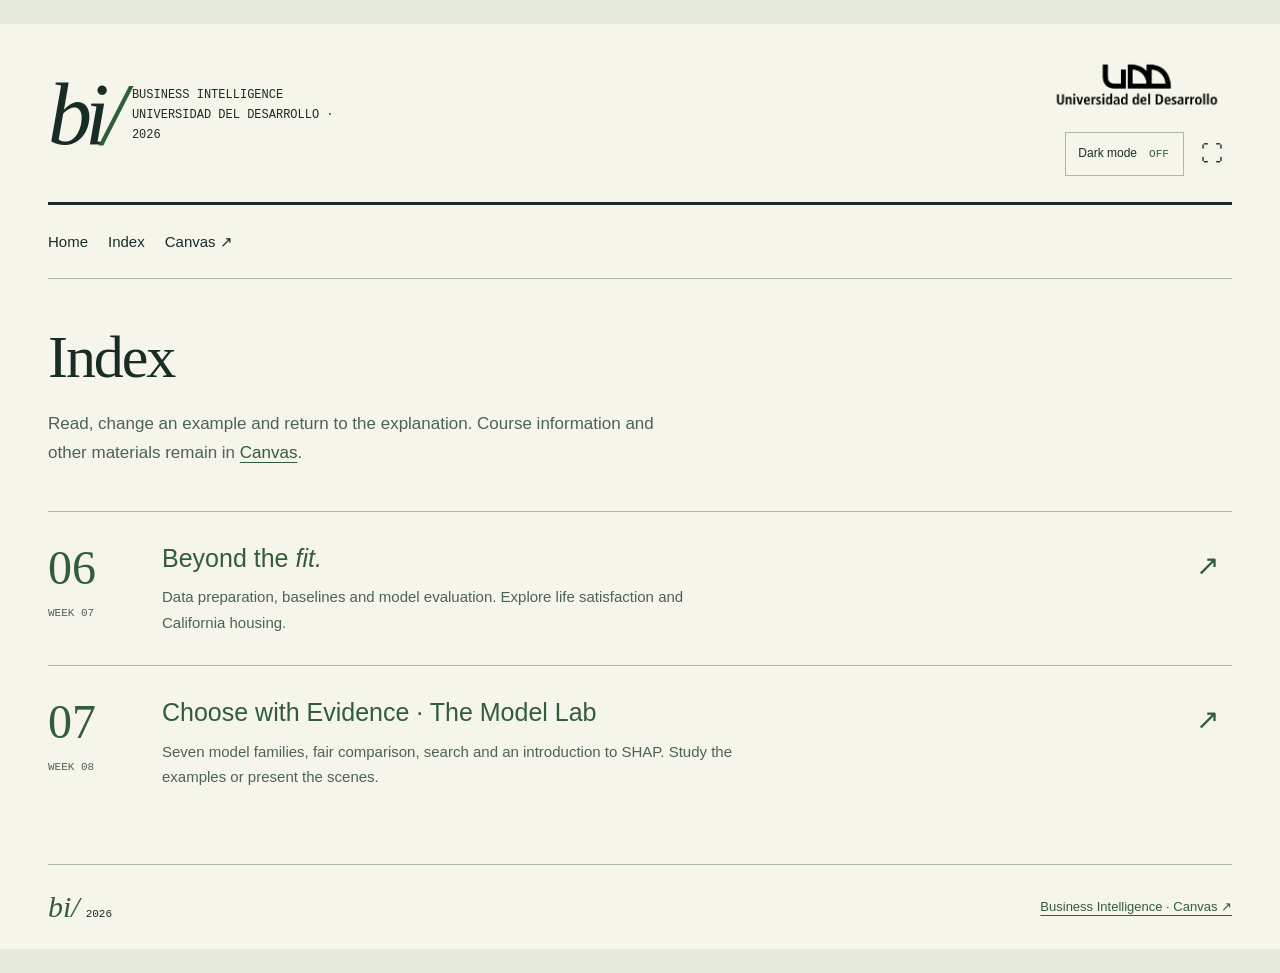
==== clases.html @ e3c80694 "Publish BI home and two interactive ML lessons" ====
<!doctype html><html lang="en"><head><meta charset="utf-8"><meta name="viewport" content="width=device-width,initial-scale=1"><title>Index · BI 2026</title><meta name="description" content="Interactive Business Intelligence classes. Canvas remains the official course hub."><script src="assets/theme.js"></script><link rel="stylesheet" href="assets/site.css"></head><body class="portal" data-page="index"><a class="skip-link" href="#content">Skip to content</a><div class="publication"><header class="site-masthead"><a class="site-wordmark" href="index.html" aria-label="Business Intelligence Home">bi<span>/</span></a><p class="site-course">BUSINESS INTELLIGENCE<br>UNIVERSIDAD DEL DESARROLLO · 2026</p><div class="site-institution"><span class="site-logo-pair"><img class="site-logo logo-dark" src="assets/UDD-blanco.png" alt="Universidad del Desarrollo"><img class="site-logo logo-light" src="assets/UDD-negro.png" alt="Universidad del Desarrollo"></span><div class="site-display-tools"><button type="button" class="theme-switch" role="switch" aria-checked="false" aria-label="Dark mode" data-theme-toggle hidden><span>Dark mode</span><span data-theme-state>OFF</span></button><button type="button" class="site-fullscreen" data-fullscreen-toggle aria-label="Toggle full screen">⛶</button></div></div></header><nav class="site-navigation site-links" aria-label="Course navigation"><a href="index.html">Home</a><span aria-current="page">Index</span><a href="https://udd.instructure.com/courses/77752/modules">Canvas ↗</a></nav><main id="content"><section class="catalog-heading"><h1>Index</h1><p>Read, change an example and return to the explanation. Course information and other materials remain in <a href="https://udd.instructure.com/courses/77752/modules">Canvas</a>.</p></section><ol class="class-list"><li><span class="class-number">06<small>WEEK 07</small></span><div><h2><a href="classes/beyond-the-fit/index.html">Beyond the <em>fit.</em></a></h2><p>Data preparation, baselines and model evaluation. Explore life satisfaction and California housing.</p></div><span class="row-arrow" aria-hidden="true">↗</span></li><li><span class="class-number">07<small>WEEK 08</small></span><div><h2><a href="classes/model-catalog/index.html">Choose with Evidence · The Model Lab</a></h2><p>Seven model families, fair comparison, search and an introduction to SHAP. Study the examples or present the scenes.</p></div><span class="row-arrow" aria-hidden="true">↗</span></li></ol></main><footer class="site-footer"><span><span class="footer-mark">bi/</span><small>2026</small></span><a href="https://udd.instructure.com/courses/77752/modules">Business Intelligence · Canvas ↗</a></footer></div></body></html>
---- assets/site.css ----
/* BI palette, with VIZ's continuous editorial layout. Local font fallbacks. */
:root,:root[data-theme=dark]{--bg:#101717;--edge:#0b1110;--panel:#192323;--panel2:#1d2928;--ink:#f0f1e8;--muted:#b1c1bb;--line:#3b514b;--mint:#b8ecb2;--cyan:#70d6dc;--amber:#f4be73;--pink:#e59aad;--selected:#b8ecb2;--selected-ink:#101717;--serif:Georgia,'Times New Roman',serif;--plot-mint:#b8ecb2;--plot-cyan:#70d6dc;--plot-amber:#f4be73;--plot-pink:#e59aad}
:root[data-theme=light]{--bg:#f5f5ec;--edge:#e5e9de;--panel:#e9eee3;--panel2:#e1e8dc;--ink:#182c26;--muted:#4c6258;--line:#a8b9ab;--mint:#315d3b;--cyan:#086776;--amber:#855000;--pink:#9d3659;--selected:#315d3b;--selected-ink:#fffef6;--plot-mint:#315d3b;--plot-cyan:#086776;--plot-amber:#855000;--plot-pink:#9d3659}
*{box-sizing:border-box}[hidden]{display:none!important}html{scroll-padding-top:100px}body.portal{margin:0;background:var(--edge);color:var(--ink);font:17px/1.7 Arial,Helvetica,sans-serif}a{color:var(--mint);text-underline-offset:4px}button,input,select{font:inherit}button{cursor:pointer}a:focus-visible,button:focus-visible,summary:focus-visible,input:focus-visible,select:focus-visible{outline:3px solid var(--amber);outline-offset:4px}.publication{max-width:1280px;margin:24px auto;background:var(--bg);padding:0 48px}.site-masthead{display:flex;align-items:center;gap:12px;padding:28px 0 24px;border-bottom:3px solid var(--ink)}.site-wordmark{font:italic 88px/.85 var(--serif);letter-spacing:-7px;text-decoration:none;color:var(--ink)}.site-wordmark span{color:var(--mint)}.site-course{font:12px/1.7 Consolas,monospace;max-width:230px;margin:0}.site-institution{margin-left:auto;display:grid;justify-items:end;gap:12px}.site-logo{width:190px;max-height:65px;object-fit:contain;background:transparent;padding:0}.theme-switch{display:flex;align-items:center;gap:10px;min-height:44px;border:1px solid var(--line);border-radius:0;background:transparent;color:var(--ink);padding:8px 12px;font-size:12px}.theme-switch [data-theme-state]{font:11px Consolas,monospace;color:var(--mint);min-width:24px}.theme-switch:hover{border-color:var(--mint)}.site-navigation{display:flex;align-items:center;gap:22px;flex-wrap:wrap;min-height:74px;padding:12px 0;border-bottom:1px solid var(--line);background:var(--bg);position:sticky;top:0;z-index:10}.site-links{display:flex;align-items:center;gap:20px;font:15px Arial,sans-serif}.site-links a{text-decoration:none;color:var(--ink)}.site-links a:hover{color:var(--mint)}.site-navigation>.theme-switch{margin-left:auto}.site-footer{display:flex;justify-content:space-between;align-items:center;gap:20px;padding:25px 0;border-top:1px solid var(--line);font-size:13px}.site-footer .footer-mark{font:italic 30px var(--serif);color:var(--mint)}.site-footer small{font:11px Consolas,monospace;margin-left:6px}.skip-link{position:absolute;left:20px;top:-90px;z-index:50;padding:12px;background:var(--bg)}.skip-link:focus{top:8px}.cover-spread{display:grid;grid-template-columns:1.62fr 1fr;gap:40px;padding:32px 0 38px;align-items:center}.cover-story h1{font:400 43px/1.1 var(--serif);letter-spacing:-.035em;margin:0 0 24px}.cover-story em{color:var(--mint)}.cover-story p{max-width:34ch;margin:0 0 18px}.cover-story .canvas-note{font-size:14px;color:var(--muted);margin-top:26px}.index-action{display:flex;align-items:center;justify-content:space-between;width:100%;border-top:1px solid var(--line);border-bottom:1px solid var(--line);padding:14px 0;margin-top:22px;text-decoration:none;font-size:15px;min-height:52px}.index-action span:last-child{font-size:26px}.index-action:hover{border-color:var(--mint)}.anscombe-cover{margin:0;padding:26px 28px 24px;min-width:0;background:radial-gradient(ellipse 48% 45% at 48% 48%,#526c4938,transparent),radial-gradient(ellipse 35% 38% at 61% 57%,#70d6dc12,transparent)}.anscombe-heading,.anscombe-cover figcaption{display:flex;justify-content:space-between;gap:12px;font:12px/1.5 Consolas,monospace;color:var(--muted)}.anscombe-cover svg{width:100%;display:block}.anscombe-cover svg text{fill:var(--muted);font:12px Consolas,monospace}.anscombe-cover .axes{stroke:var(--line);fill:none}.anscombe-cover .points{fill:var(--amber);stroke:var(--ink);stroke-width:1.2}.anscombe-cover .fit{stroke:var(--mint);stroke-width:2;stroke-dasharray:7 5}.anscombe-cover figcaption a{font-size:10px}.home-figure-controls{display:flex;gap:8px;margin:12px 0 20px}.home-figure-controls button{background:none;color:var(--muted);border:1px solid var(--line);min-height:36px;padding:5px 12px;font:12px Consolas,monospace}.home-figure-controls button[aria-pressed=true]{color:var(--bg);background:var(--mint)}.catalog-heading{padding:46px 0 26px}.catalog-heading h1{font:400 60px/1.08 var(--serif);letter-spacing:-.035em;margin:0 0 20px}.catalog-heading p{color:var(--muted);max-width:65ch}.class-list{list-style:none;padding:0;margin:0 0 44px}.class-list li{display:grid;grid-template-columns:90px 1fr 36px;gap:24px;border-top:1px solid var(--line);padding:30px 0;align-items:start}.class-number{font:48px/1.1 var(--serif);color:var(--mint)}.class-number small{display:block;font:11px/1.5 Consolas,monospace;color:var(--muted);margin-top:10px}.class-list h2{font:25px/1.3 Arial,sans-serif;margin:0 0 10px}.class-list h2 a{text-decoration:none}.class-list p{font-size:15px;color:var(--muted);margin:0;max-width:70ch}.class-list .row-arrow{font-size:28px;color:var(--mint)}
@media(min-width:1450px){.publication{margin-top:40px;margin-bottom:40px}}@media(max-width:1000px){.publication{margin:16px auto;padding:0 32px}.cover-spread{grid-template-columns:1.4fr 1fr;gap:28px}.cover-story h1{font-size:35px}.anscombe-cover{padding:24px 20px}}
@media(max-width:650px){.publication{margin:0;padding:0 20px}.site-masthead{flex-wrap:wrap;padding:22px 0;gap:10px}.site-wordmark{font-size:70px;letter-spacing:-4px}.site-course{font-size:11px;max-width:145px}.site-institution{width:100%;display:flex;justify-content:space-between;align-items:center;margin:12px 0 0}.site-logo{width:135px}.site-navigation{gap:12px}.site-links{font-size:13px;gap:14px}.cover-spread{grid-template-columns:1fr;gap:28px}.cover-story h1{font-size:36px}.cover-story p{max-width:none}.anscombe-cover{padding:16px 0}.anscombe-heading,.anscombe-cover figcaption{font-size:10px}.cover-story{padding-bottom:10px}.catalog-heading h1{font-size:42px}.class-list li{grid-template-columns:45px 1fr 20px;gap:15px}.class-number{font-size:34px}.class-list h2{font-size:22px}.class-list p{font-size:15px}.site-footer{align-items:start;font-size:11px}.site-navigation>.theme-switch{margin-left:0}}
@media(prefers-reduced-motion:reduce){*{scroll-behavior:auto!important;animation:none!important;transition:none!important}}

.anscombe-cover [data-anscombe-set]:not([hidden]){animation:plot-reveal .65s ease}@keyframes plot-reveal{from{opacity:0}to{opacity:1}}
@media(prefers-reduced-motion:reduce){.anscombe-cover [data-anscombe-set]{animation:none}}

.site-logo-pair{display:block}.site-logo{display:block}.logo-light{display:none}:root[data-theme=light] .logo-dark{display:none}:root[data-theme=light] .logo-light{display:block}

/* Institutional mark stays at the upper right on every page. */
.site-masthead .site-institution{flex-shrink:0}.site-masthead .site-logo-pair{line-height:0}
@media(max-width:760px){body .site-masthead{display:grid;grid-template-columns:auto minmax(0,1fr) auto;gap:12px;align-items:center}body .site-masthead .site-institution{display:grid;justify-items:end;width:auto;margin:0;gap:10px}body .site-masthead .site-logo{width:clamp(85px,23vw,135px);max-height:50px}body .site-masthead .site-course{min-width:0;font-size:10px;overflow-wrap:anywhere}body .site-masthead .site-wordmark{font-size:60px}body .site-masthead .theme-switch{font-size:10px;padding:6px;gap:5px}}

.site-display-tools{display:flex;align-items:center;gap:8px}.site-fullscreen{display:grid;place-items:center;min-width:40px;min-height:44px;padding:6px;border:0;background:transparent;color:var(--ink);font-size:22px}.site-fullscreen:hover{color:var(--mint)}
@media(max-width:420px){body .site-masthead .site-display-tools{gap:2px}body .site-masthead .site-fullscreen{min-width:30px}}
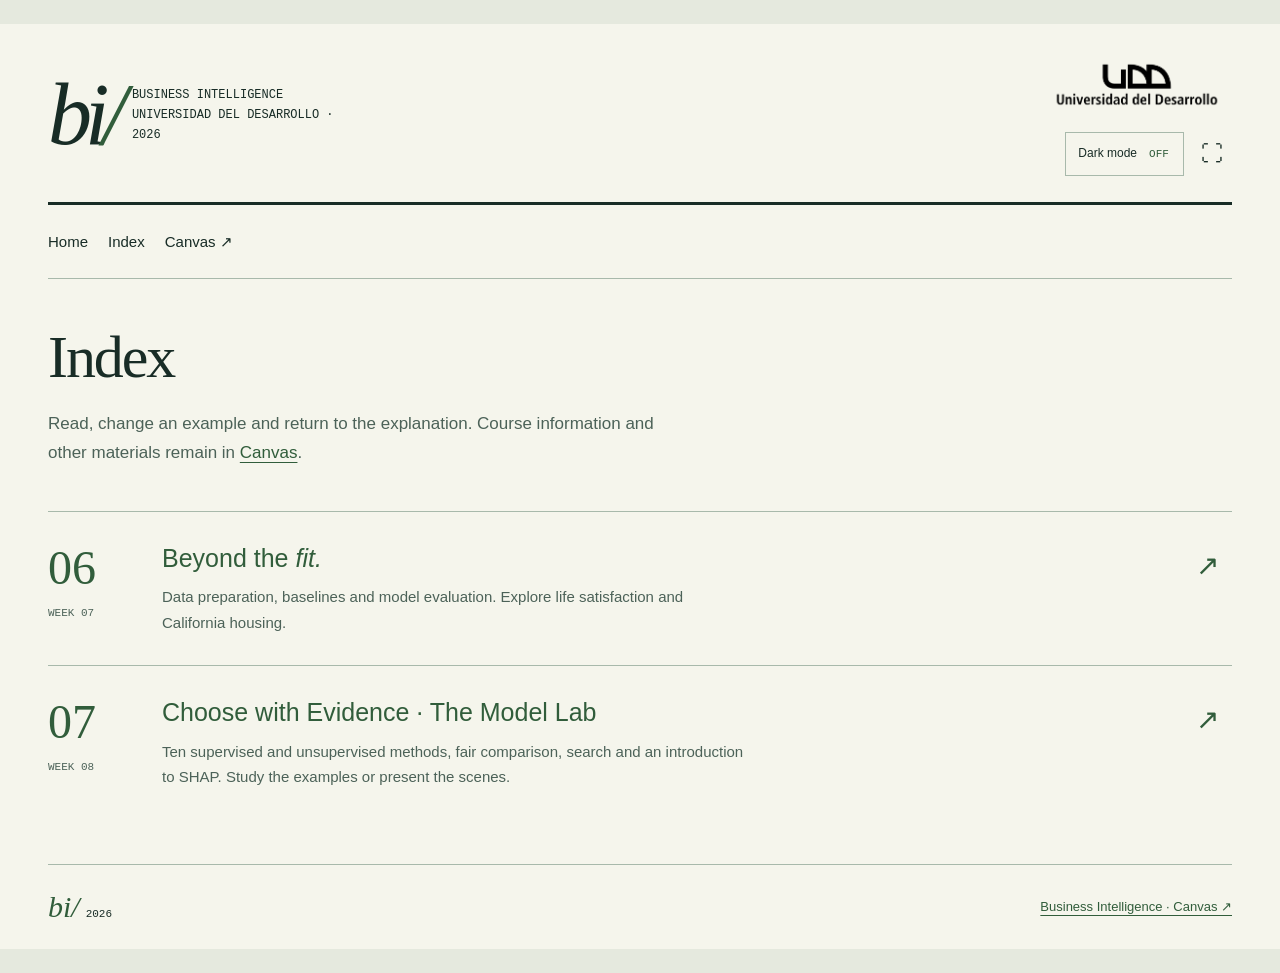
==== commit 889dfcd2: "Connect concept recap and add three unsupervised walkthroughs" ====
--- a/clases.html
+++ b/clases.html
@@ -1 +1 @@
-<!doctype html><html lang="en"><head><meta charset="utf-8"><meta name="viewport" content="width=device-width,initial-scale=1"><title>Index · BI 2026</title><meta name="description" content="Interactive Business Intelligence classes. Canvas remains the official course hub."><script src="assets/theme.js"></script><link rel="stylesheet" href="assets/site.css"></head><body class="portal" data-page="index"><a class="skip-link" href="#content">Skip to content</a><div class="publication"><header class="site-masthead"><a class="site-wordmark" href="index.html" aria-label="Business Intelligence Home">bi<span>/</span></a><p class="site-course">BUSINESS INTELLIGENCE<br>UNIVERSIDAD DEL DESARROLLO · 2026</p><div class="site-institution"><span class="site-logo-pair"><img class="site-logo logo-dark" src="assets/UDD-blanco.png" alt="Universidad del Desarrollo"><img class="site-logo logo-light" src="assets/UDD-negro.png" alt="Universidad del Desarrollo"></span><div class="site-display-tools"><button type="button" class="theme-switch" role="switch" aria-checked="false" aria-label="Dark mode" data-theme-toggle hidden><span>Dark mode</span><span data-theme-state>OFF</span></button><button type="button" class="site-fullscreen" data-fullscreen-toggle aria-label="Toggle full screen">⛶</button></div></div></header><nav class="site-navigation site-links" aria-label="Course navigation"><a href="index.html">Home</a><span aria-current="page">Index</span><a href="https://udd.instructure.com/courses/77752/modules">Canvas ↗</a></nav><main id="content"><section class="catalog-heading"><h1>Index</h1><p>Read, change an example and return to the explanation. Course information and other materials remain in <a href="https://udd.instructure.com/courses/77752/modules">Canvas</a>.</p></section><ol class="class-list"><li><span class="class-number">06<small>WEEK 07</small></span><div><h2><a href="classes/beyond-the-fit/index.html">Beyond the <em>fit.</em></a></h2><p>Data preparation, baselines and model evaluation. Explore life satisfaction and California housing.</p></div><span class="row-arrow" aria-hidden="true">↗</span></li><li><span class="class-number">07<small>WEEK 08</small></span><div><h2><a href="classes/model-catalog/index.html">Choose with Evidence · The Model Lab</a></h2><p>Seven model families, fair comparison, search and an introduction to SHAP. Study the examples or present the scenes.</p></div><span class="row-arrow" aria-hidden="true">↗</span></li></ol></main><footer class="site-footer"><span><span class="footer-mark">bi/</span><small>2026</small></span><a href="https://udd.instructure.com/courses/77752/modules">Business Intelligence · Canvas ↗</a></footer></div></body></html>+<!doctype html><html lang="en"><head><meta charset="utf-8"><meta name="viewport" content="width=device-width,initial-scale=1"><title>Index · BI 2026</title><meta name="description" content="Interactive Business Intelligence classes. Canvas remains the official course hub."><script src="assets/theme.js"></script><link rel="stylesheet" href="assets/site.css"></head><body class="portal" data-page="index"><a class="skip-link" href="#content">Skip to content</a><div class="publication"><header class="site-masthead"><a class="site-wordmark" href="index.html" aria-label="Business Intelligence Home">bi<span>/</span></a><p class="site-course">BUSINESS INTELLIGENCE<br>UNIVERSIDAD DEL DESARROLLO · 2026</p><div class="site-institution"><span class="site-logo-pair"><img class="site-logo logo-dark" src="assets/UDD-blanco.png" alt="Universidad del Desarrollo"><img class="site-logo logo-light" src="assets/UDD-negro.png" alt="Universidad del Desarrollo"></span><div class="site-display-tools"><button type="button" class="theme-switch" role="switch" aria-checked="false" aria-label="Dark mode" data-theme-toggle hidden><span>Dark mode</span><span data-theme-state>OFF</span></button><button type="button" class="site-fullscreen" data-fullscreen-toggle aria-label="Toggle full screen">⛶</button></div></div></header><nav class="site-navigation site-links" aria-label="Course navigation"><a href="index.html">Home</a><span aria-current="page">Index</span><a href="https://udd.instructure.com/courses/77752/modules">Canvas ↗</a></nav><main id="content"><section class="catalog-heading"><h1>Index</h1><p>Read, change an example and return to the explanation. Course information and other materials remain in <a href="https://udd.instructure.com/courses/77752/modules">Canvas</a>.</p></section><ol class="class-list"><li><span class="class-number">06<small>WEEK 07</small></span><div><h2><a href="classes/beyond-the-fit/index.html">Beyond the <em>fit.</em></a></h2><p>Data preparation, baselines and model evaluation. Explore life satisfaction and California housing.</p></div><span class="row-arrow" aria-hidden="true">↗</span></li><li><span class="class-number">07<small>WEEK 08</small></span><div><h2><a href="classes/model-catalog/index.html">Choose with Evidence · The Model Lab</a></h2><p>Ten supervised and unsupervised methods, fair comparison, search and an introduction to SHAP. Study the examples or present the scenes.</p></div><span class="row-arrow" aria-hidden="true">↗</span></li></ol></main><footer class="site-footer"><span><span class="footer-mark">bi/</span><small>2026</small></span><a href="https://udd.instructure.com/courses/77752/modules">Business Intelligence · Canvas ↗</a></footer></div></body></html>
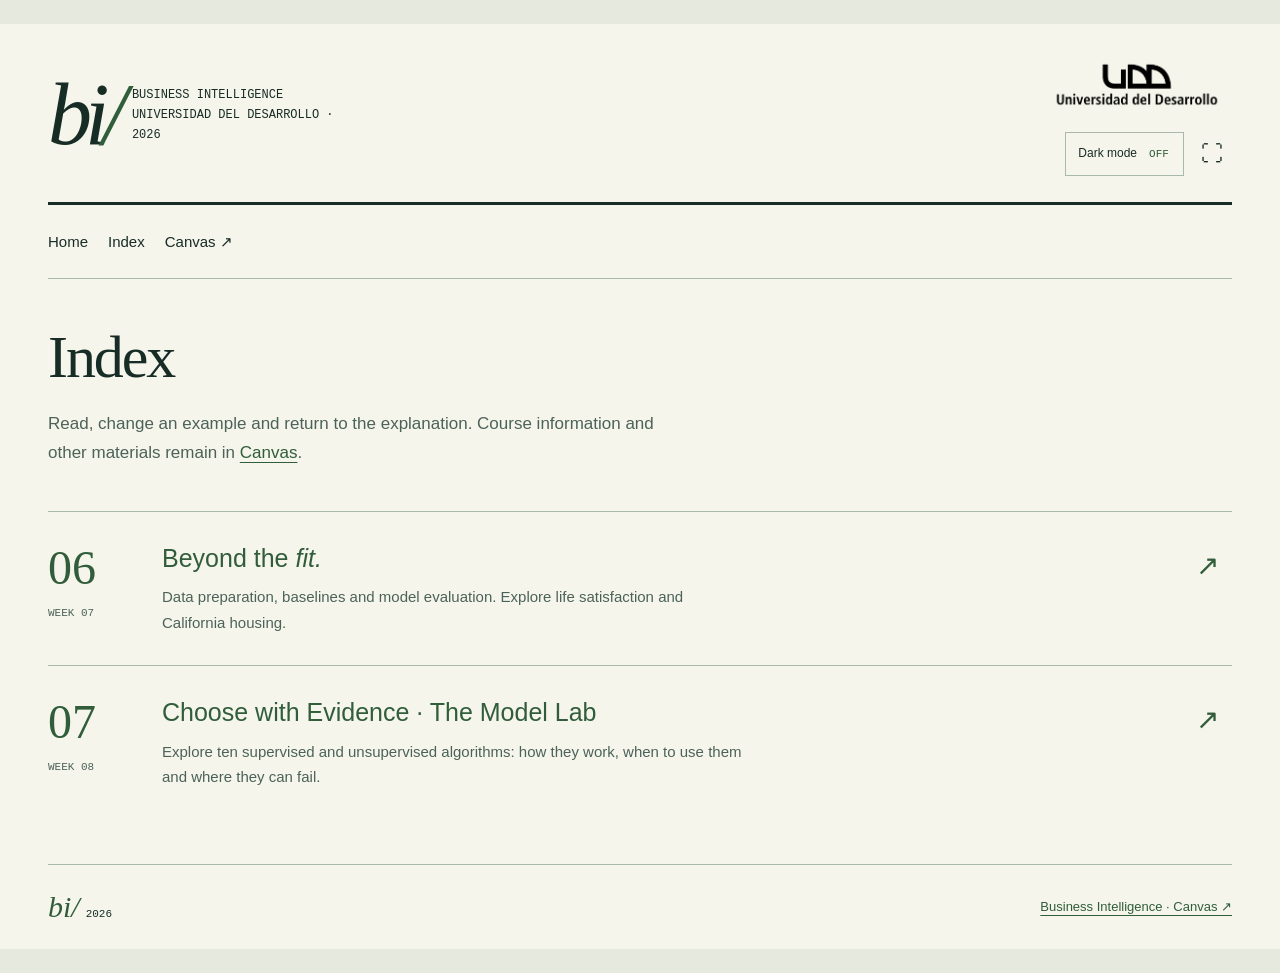
==== commit f6bb7a68: "Publish streamlined model catalogue and consistent lesson controls" ====
--- a/clases.html
+++ b/clases.html
@@ -1 +1 @@
-<!doctype html><html lang="en"><head><meta charset="utf-8"><meta name="viewport" content="width=device-width,initial-scale=1"><title>Index · BI 2026</title><meta name="description" content="Interactive Business Intelligence classes. Canvas remains the official course hub."><script src="assets/theme.js"></script><link rel="stylesheet" href="assets/site.css"></head><body class="portal" data-page="index"><a class="skip-link" href="#content">Skip to content</a><div class="publication"><header class="site-masthead"><a class="site-wordmark" href="index.html" aria-label="Business Intelligence Home">bi<span>/</span></a><p class="site-course">BUSINESS INTELLIGENCE<br>UNIVERSIDAD DEL DESARROLLO · 2026</p><div class="site-institution"><span class="site-logo-pair"><img class="site-logo logo-dark" src="assets/UDD-blanco.png" alt="Universidad del Desarrollo"><img class="site-logo logo-light" src="assets/UDD-negro.png" alt="Universidad del Desarrollo"></span><div class="site-display-tools"><button type="button" class="theme-switch" role="switch" aria-checked="false" aria-label="Dark mode" data-theme-toggle hidden><span>Dark mode</span><span data-theme-state>OFF</span></button><button type="button" class="site-fullscreen" data-fullscreen-toggle aria-label="Toggle full screen">⛶</button></div></div></header><nav class="site-navigation site-links" aria-label="Course navigation"><a href="index.html">Home</a><span aria-current="page">Index</span><a href="https://udd.instructure.com/courses/77752/modules">Canvas ↗</a></nav><main id="content"><section class="catalog-heading"><h1>Index</h1><p>Read, change an example and return to the explanation. Course information and other materials remain in <a href="https://udd.instructure.com/courses/77752/modules">Canvas</a>.</p></section><ol class="class-list"><li><span class="class-number">06<small>WEEK 07</small></span><div><h2><a href="classes/beyond-the-fit/index.html">Beyond the <em>fit.</em></a></h2><p>Data preparation, baselines and model evaluation. Explore life satisfaction and California housing.</p></div><span class="row-arrow" aria-hidden="true">↗</span></li><li><span class="class-number">07<small>WEEK 08</small></span><div><h2><a href="classes/model-catalog/index.html">Choose with Evidence · The Model Lab</a></h2><p>Ten supervised and unsupervised methods, fair comparison, search and an introduction to SHAP. Study the examples or present the scenes.</p></div><span class="row-arrow" aria-hidden="true">↗</span></li></ol></main><footer class="site-footer"><span><span class="footer-mark">bi/</span><small>2026</small></span><a href="https://udd.instructure.com/courses/77752/modules">Business Intelligence · Canvas ↗</a></footer></div></body></html>+<!doctype html><html lang="en"><head><meta charset="utf-8"><meta name="viewport" content="width=device-width,initial-scale=1"><title>Index · BI 2026</title><meta name="description" content="Interactive Business Intelligence classes. Canvas remains the official course hub."><script src="assets/theme.js"></script><link rel="stylesheet" href="assets/site.css"></head><body class="portal" data-page="index"><a class="skip-link" href="#content">Skip to content</a><div class="publication"><header class="site-masthead"><a class="site-wordmark" href="index.html" aria-label="Business Intelligence Home">bi<span>/</span></a><p class="site-course">BUSINESS INTELLIGENCE<br>UNIVERSIDAD DEL DESARROLLO · 2026</p><div class="site-institution"><span class="site-logo-pair"><img class="site-logo logo-dark" src="assets/UDD-blanco.png" alt="Universidad del Desarrollo"><img class="site-logo logo-light" src="assets/UDD-negro.png" alt="Universidad del Desarrollo"></span><div class="site-display-tools"><button type="button" class="theme-switch" role="switch" aria-checked="false" aria-label="Dark mode" data-theme-toggle hidden><span>Dark mode</span><span data-theme-state>OFF</span></button><button type="button" class="site-fullscreen" data-fullscreen-toggle aria-label="Toggle full screen">⛶</button></div></div></header><nav class="site-navigation site-links" aria-label="Course navigation"><a href="index.html">Home</a><span aria-current="page">Index</span><a href="https://udd.instructure.com/courses/77752/modules">Canvas ↗</a></nav><main id="content"><section class="catalog-heading"><h1>Index</h1><p>Read, change an example and return to the explanation. Course information and other materials remain in <a href="https://udd.instructure.com/courses/77752/modules">Canvas</a>.</p></section><ol class="class-list"><li><span class="class-number">06<small>WEEK 07</small></span><div><h2><a href="classes/beyond-the-fit/index.html">Beyond the <em>fit.</em></a></h2><p>Data preparation, baselines and model evaluation. Explore life satisfaction and California housing.</p></div><span class="row-arrow" aria-hidden="true">↗</span></li><li><span class="class-number">07<small>WEEK 08</small></span><div><h2><a href="classes/model-catalog/index.html">Choose with Evidence · The Model Lab</a></h2><p>Explore ten supervised and unsupervised algorithms: how they work, when to use them and where they can fail.</p></div><span class="row-arrow" aria-hidden="true">↗</span></li></ol></main><footer class="site-footer"><span><span class="footer-mark">bi/</span><small>2026</small></span><a href="https://udd.instructure.com/courses/77752/modules">Business Intelligence · Canvas ↗</a></footer></div></body></html>
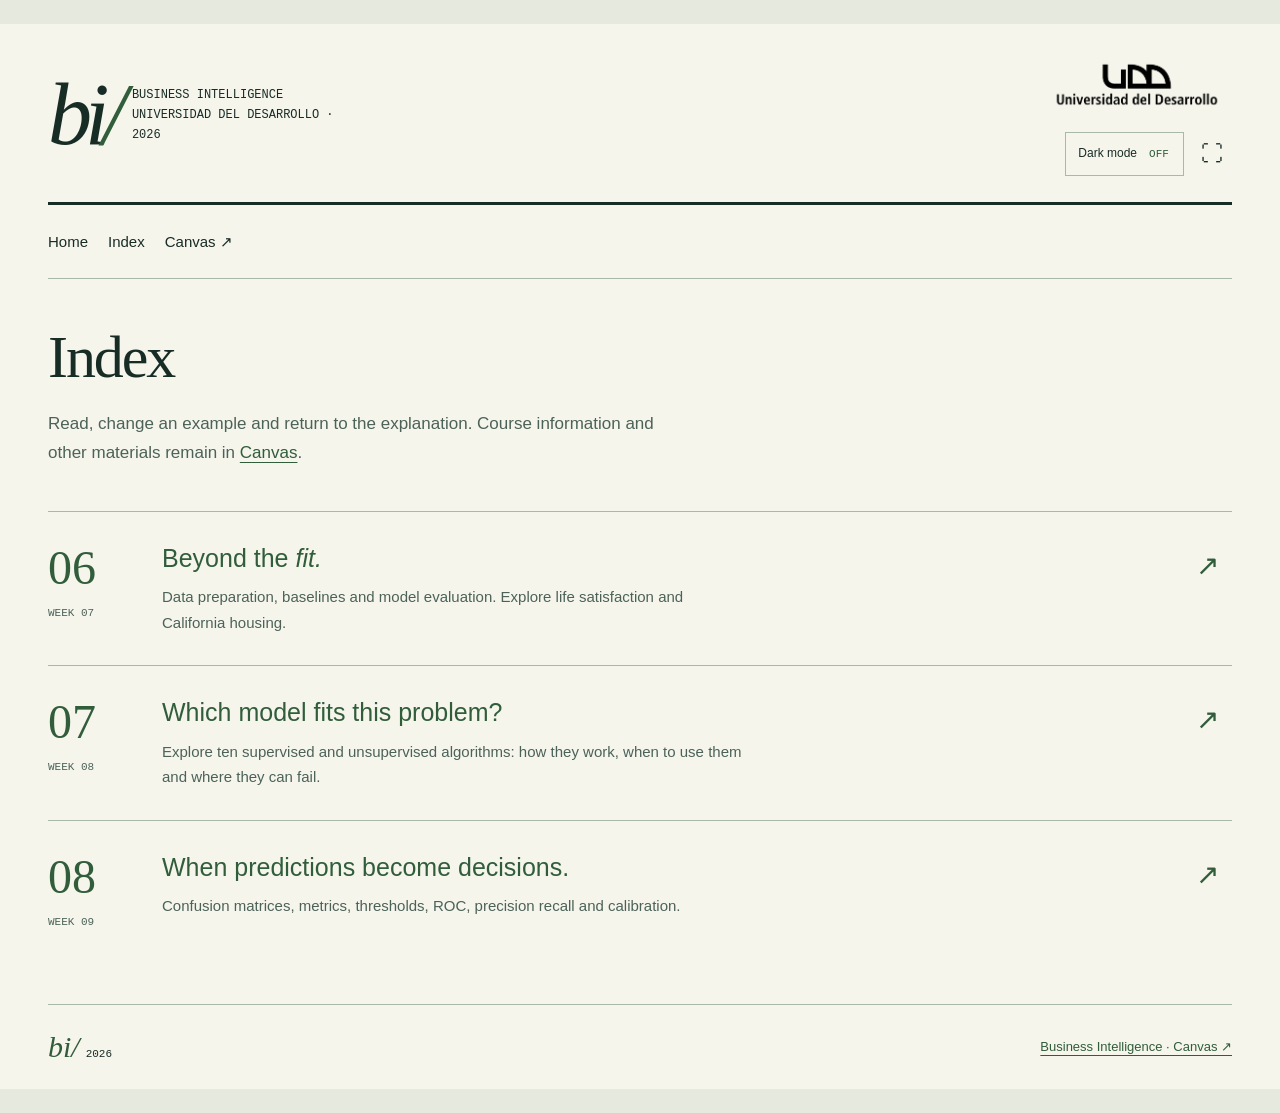
==== commit 74aa09d4: "Publish reviewed classification evaluation lesson and update class index" ====
--- a/clases.html
+++ b/clases.html
@@ -1 +1 @@
-<!doctype html><html lang="en"><head><meta charset="utf-8"><meta name="viewport" content="width=device-width,initial-scale=1"><title>Index · BI 2026</title><meta name="description" content="Interactive Business Intelligence classes. Canvas remains the official course hub."><script src="assets/theme.js"></script><link rel="stylesheet" href="assets/site.css"></head><body class="portal" data-page="index"><a class="skip-link" href="#content">Skip to content</a><div class="publication"><header class="site-masthead"><a class="site-wordmark" href="index.html" aria-label="Business Intelligence Home">bi<span>/</span></a><p class="site-course">BUSINESS INTELLIGENCE<br>UNIVERSIDAD DEL DESARROLLO · 2026</p><div class="site-institution"><span class="site-logo-pair"><img class="site-logo logo-dark" src="assets/UDD-blanco.png" alt="Universidad del Desarrollo"><img class="site-logo logo-light" src="assets/UDD-negro.png" alt="Universidad del Desarrollo"></span><div class="site-display-tools"><button type="button" class="theme-switch" role="switch" aria-checked="false" aria-label="Dark mode" data-theme-toggle hidden><span>Dark mode</span><span data-theme-state>OFF</span></button><button type="button" class="site-fullscreen" data-fullscreen-toggle aria-label="Toggle full screen">⛶</button></div></div></header><nav class="site-navigation site-links" aria-label="Course navigation"><a href="index.html">Home</a><span aria-current="page">Index</span><a href="https://udd.instructure.com/courses/77752/modules">Canvas ↗</a></nav><main id="content"><section class="catalog-heading"><h1>Index</h1><p>Read, change an example and return to the explanation. Course information and other materials remain in <a href="https://udd.instructure.com/courses/77752/modules">Canvas</a>.</p></section><ol class="class-list"><li><span class="class-number">06<small>WEEK 07</small></span><div><h2><a href="classes/beyond-the-fit/index.html">Beyond the <em>fit.</em></a></h2><p>Data preparation, baselines and model evaluation. Explore life satisfaction and California housing.</p></div><span class="row-arrow" aria-hidden="true">↗</span></li><li><span class="class-number">07<small>WEEK 08</small></span><div><h2><a href="classes/model-catalog/index.html">Choose with Evidence · The Model Lab</a></h2><p>Explore ten supervised and unsupervised algorithms: how they work, when to use them and where they can fail.</p></div><span class="row-arrow" aria-hidden="true">↗</span></li></ol></main><footer class="site-footer"><span><span class="footer-mark">bi/</span><small>2026</small></span><a href="https://udd.instructure.com/courses/77752/modules">Business Intelligence · Canvas ↗</a></footer></div></body></html>+<!doctype html><html lang="en"><head><meta charset="utf-8"><meta name="viewport" content="width=device-width,initial-scale=1"><title>Index · BI 2026</title><meta name="description" content="Interactive Business Intelligence classes. Canvas remains the official course hub."><script src="assets/theme.js"></script><link rel="stylesheet" href="assets/site.css"></head><body class="portal" data-page="index"><a class="skip-link" href="#content">Skip to content</a><div class="publication"><header class="site-masthead"><a class="site-wordmark" href="index.html" aria-label="Business Intelligence Home">bi<span>/</span></a><p class="site-course">BUSINESS INTELLIGENCE<br>UNIVERSIDAD DEL DESARROLLO · 2026</p><div class="site-institution"><span class="site-logo-pair"><img class="site-logo logo-dark" src="assets/UDD-blanco.png" alt="Universidad del Desarrollo"><img class="site-logo logo-light" src="assets/UDD-negro.png" alt="Universidad del Desarrollo"></span><div class="site-display-tools"><button type="button" class="theme-switch" role="switch" aria-checked="false" aria-label="Dark mode" data-theme-toggle hidden><span>Dark mode</span><span data-theme-state>OFF</span></button><button type="button" class="site-fullscreen" data-fullscreen-toggle aria-label="Toggle full screen">⛶</button></div></div></header><nav class="site-navigation site-links" aria-label="Course navigation"><a href="index.html">Home</a><span aria-current="page">Index</span><a href="https://udd.instructure.com/courses/77752/modules">Canvas ↗</a></nav><main id="content"><section class="catalog-heading"><h1>Index</h1><p>Read, change an example and return to the explanation. Course information and other materials remain in <a href="https://udd.instructure.com/courses/77752/modules">Canvas</a>.</p></section><ol class="class-list"><li><span class="class-number">06<small>WEEK 07</small></span><div><h2><a href="classes/beyond-the-fit/index.html">Beyond the <em>fit.</em></a></h2><p>Data preparation, baselines and model evaluation. Explore life satisfaction and California housing.</p></div><span class="row-arrow" aria-hidden="true">↗</span></li><li><span class="class-number">07<small>WEEK 08</small></span><div><h2><a href="classes/model-catalog/index.html">Which model fits this problem?</a></h2><p>Explore ten supervised and unsupervised algorithms: how they work, when to use them and where they can fail.</p></div><span class="row-arrow" aria-hidden="true">↗</span></li><li><span class="class-number">08<small>WEEK 09</small></span><div><h2><a href="classes/beyond-accuracy/index.html">When predictions become decisions.</a></h2><p>Confusion matrices, metrics, thresholds, ROC, precision recall and calibration.</p></div><span class="row-arrow" aria-hidden="true">↗</span></li></ol></main><footer class="site-footer"><span><span class="footer-mark">bi/</span><small>2026</small></span><a href="https://udd.instructure.com/courses/77752/modules">Business Intelligence · Canvas ↗</a></footer></div></body></html>
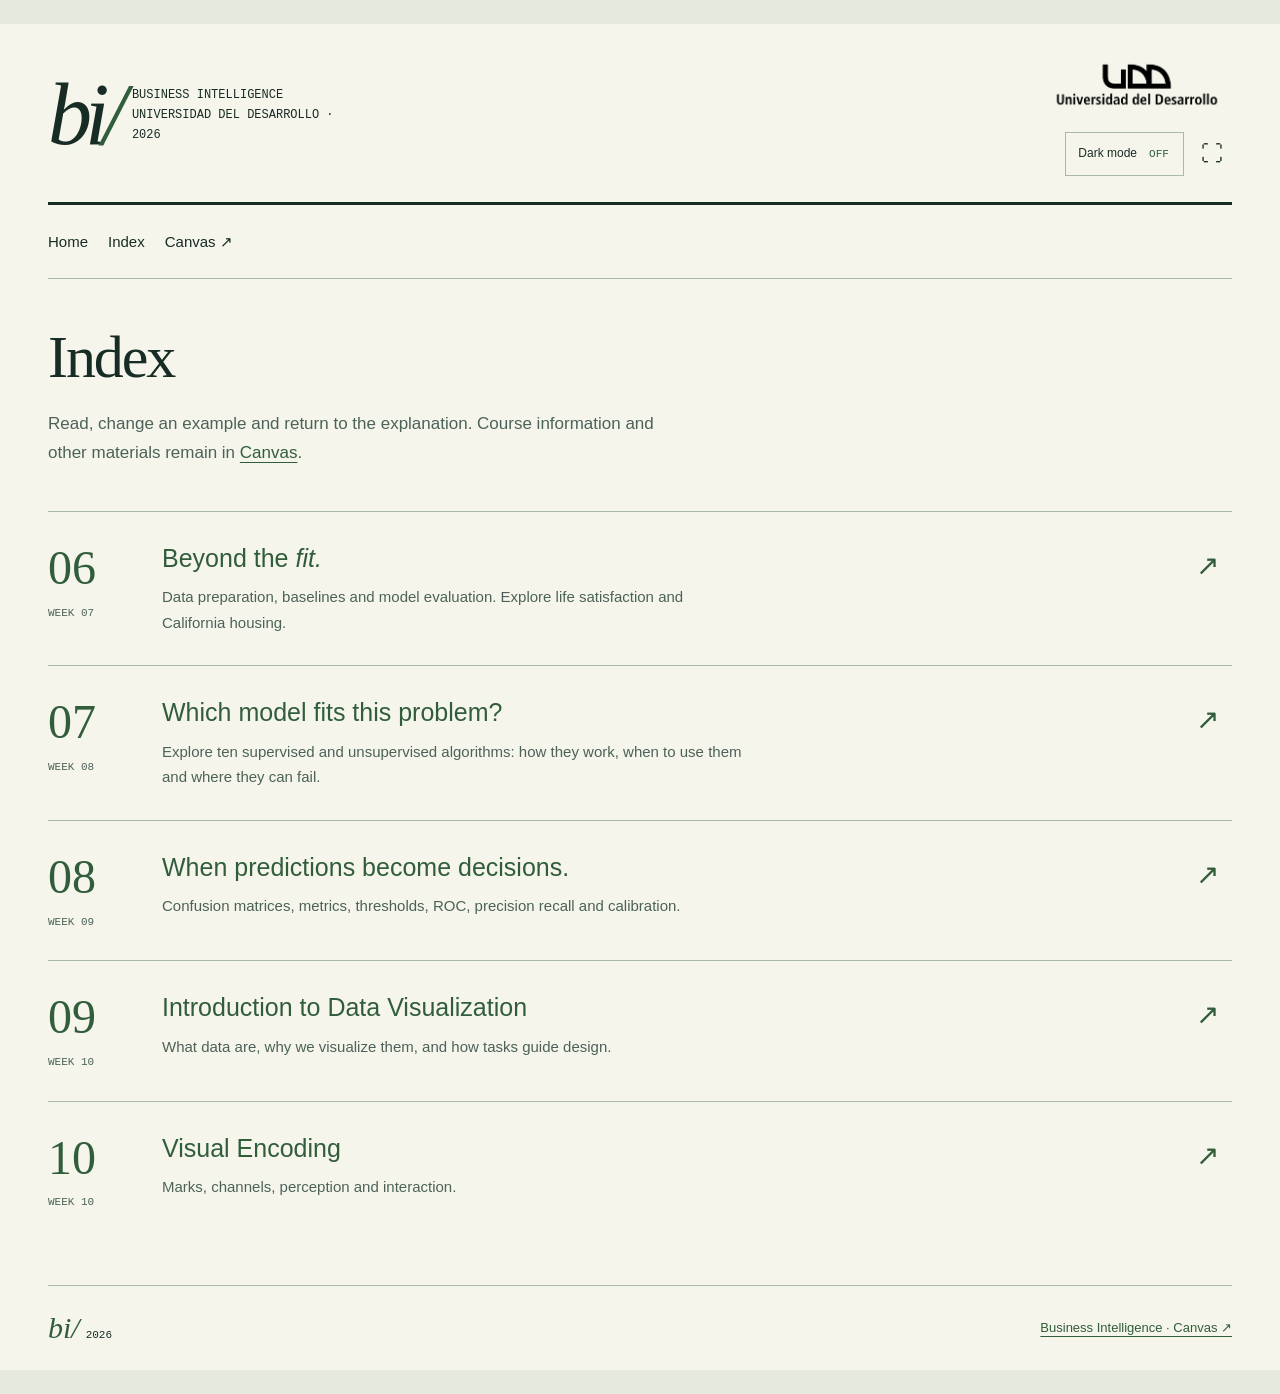
==== commit 081b2e0c: "Publish BI classes 09 and 10 with semantic chart colours" ====
--- a/clases.html
+++ b/clases.html
@@ -1 +1 @@
-<!doctype html><html lang="en"><head><meta charset="utf-8"><meta name="viewport" content="width=device-width,initial-scale=1"><title>Index · BI 2026</title><meta name="description" content="Interactive Business Intelligence classes. Canvas remains the official course hub."><script src="assets/theme.js"></script><link rel="stylesheet" href="assets/site.css"></head><body class="portal" data-page="index"><a class="skip-link" href="#content">Skip to content</a><div class="publication"><header class="site-masthead"><a class="site-wordmark" href="index.html" aria-label="Business Intelligence Home">bi<span>/</span></a><p class="site-course">BUSINESS INTELLIGENCE<br>UNIVERSIDAD DEL DESARROLLO · 2026</p><div class="site-institution"><span class="site-logo-pair"><img class="site-logo logo-dark" src="assets/UDD-blanco.png" alt="Universidad del Desarrollo"><img class="site-logo logo-light" src="assets/UDD-negro.png" alt="Universidad del Desarrollo"></span><div class="site-display-tools"><button type="button" class="theme-switch" role="switch" aria-checked="false" aria-label="Dark mode" data-theme-toggle hidden><span>Dark mode</span><span data-theme-state>OFF</span></button><button type="button" class="site-fullscreen" data-fullscreen-toggle aria-label="Toggle full screen">⛶</button></div></div></header><nav class="site-navigation site-links" aria-label="Course navigation"><a href="index.html">Home</a><span aria-current="page">Index</span><a href="https://udd.instructure.com/courses/77752/modules">Canvas ↗</a></nav><main id="content"><section class="catalog-heading"><h1>Index</h1><p>Read, change an example and return to the explanation. Course information and other materials remain in <a href="https://udd.instructure.com/courses/77752/modules">Canvas</a>.</p></section><ol class="class-list"><li><span class="class-number">06<small>WEEK 07</small></span><div><h2><a href="classes/beyond-the-fit/index.html">Beyond the <em>fit.</em></a></h2><p>Data preparation, baselines and model evaluation. Explore life satisfaction and California housing.</p></div><span class="row-arrow" aria-hidden="true">↗</span></li><li><span class="class-number">07<small>WEEK 08</small></span><div><h2><a href="classes/model-catalog/index.html">Which model fits this problem?</a></h2><p>Explore ten supervised and unsupervised algorithms: how they work, when to use them and where they can fail.</p></div><span class="row-arrow" aria-hidden="true">↗</span></li><li><span class="class-number">08<small>WEEK 09</small></span><div><h2><a href="classes/beyond-accuracy/index.html">When predictions become decisions.</a></h2><p>Confusion matrices, metrics, thresholds, ROC, precision recall and calibration.</p></div><span class="row-arrow" aria-hidden="true">↗</span></li></ol></main><footer class="site-footer"><span><span class="footer-mark">bi/</span><small>2026</small></span><a href="https://udd.instructure.com/courses/77752/modules">Business Intelligence · Canvas ↗</a></footer></div></body></html>+<!doctype html><html lang="en"><head><meta charset="utf-8"><meta name="viewport" content="width=device-width,initial-scale=1"><title>Index · BI 2026</title><meta name="description" content="Interactive Business Intelligence classes. Canvas remains the official course hub."><script src="assets/theme.js"></script><link rel="stylesheet" href="assets/site.css"></head><body class="portal" data-page="index"><a class="skip-link" href="#content">Skip to content</a><div class="publication"><header class="site-masthead"><a class="site-wordmark" href="index.html" aria-label="Business Intelligence Home">bi<span>/</span></a><p class="site-course">BUSINESS INTELLIGENCE<br>UNIVERSIDAD DEL DESARROLLO · 2026</p><div class="site-institution"><span class="site-logo-pair"><img class="site-logo logo-dark" src="assets/UDD-blanco.png" alt="Universidad del Desarrollo"><img class="site-logo logo-light" src="assets/UDD-negro.png" alt="Universidad del Desarrollo"></span><div class="site-display-tools"><button type="button" class="theme-switch" role="switch" aria-checked="false" aria-label="Dark mode" data-theme-toggle hidden><span>Dark mode</span><span data-theme-state>OFF</span></button><button type="button" class="site-fullscreen" data-fullscreen-toggle aria-label="Toggle full screen">⛶</button></div></div></header><nav class="site-navigation site-links" aria-label="Course navigation"><a href="index.html">Home</a><span aria-current="page">Index</span><a href="https://udd.instructure.com/courses/77752/modules">Canvas ↗</a></nav><main id="content"><section class="catalog-heading"><h1>Index</h1><p>Read, change an example and return to the explanation. Course information and other materials remain in <a href="https://udd.instructure.com/courses/77752/modules">Canvas</a>.</p></section><ol class="class-list"><li><span class="class-number">06<small>WEEK 07</small></span><div><h2><a href="classes/beyond-the-fit/index.html">Beyond the <em>fit.</em></a></h2><p>Data preparation, baselines and model evaluation. Explore life satisfaction and California housing.</p></div><span class="row-arrow" aria-hidden="true">↗</span></li><li><span class="class-number">07<small>WEEK 08</small></span><div><h2><a href="classes/model-catalog/index.html">Which model fits this problem?</a></h2><p>Explore ten supervised and unsupervised algorithms: how they work, when to use them and where they can fail.</p></div><span class="row-arrow" aria-hidden="true">↗</span></li><li><span class="class-number">08<small>WEEK 09</small></span><div><h2><a href="classes/beyond-accuracy/index.html">When predictions become decisions.</a></h2><p>Confusion matrices, metrics, thresholds, ROC, precision recall and calibration.</p></div><span class="row-arrow" aria-hidden="true">↗</span></li><li><span class="class-number">09<small>WEEK 10</small></span><div><h2><a href="classes/data-visualization/index.html">Introduction to Data Visualization</a></h2><p>What data are, why we visualize them, and how tasks guide design.</p></div><span class="row-arrow" aria-hidden="true">↗</span></li><li><span class="class-number">10<small>WEEK 10</small></span><div><h2><a href="classes/visual-encoding/index.html">Visual Encoding</a></h2><p>Marks, channels, perception and interaction.</p></div><span class="row-arrow" aria-hidden="true">↗</span></li></ol></main><footer class="site-footer"><span><span class="footer-mark">bi/</span><small>2026</small></span><a href="https://udd.instructure.com/courses/77752/modules">Business Intelligence · Canvas ↗</a></footer></div></body></html>
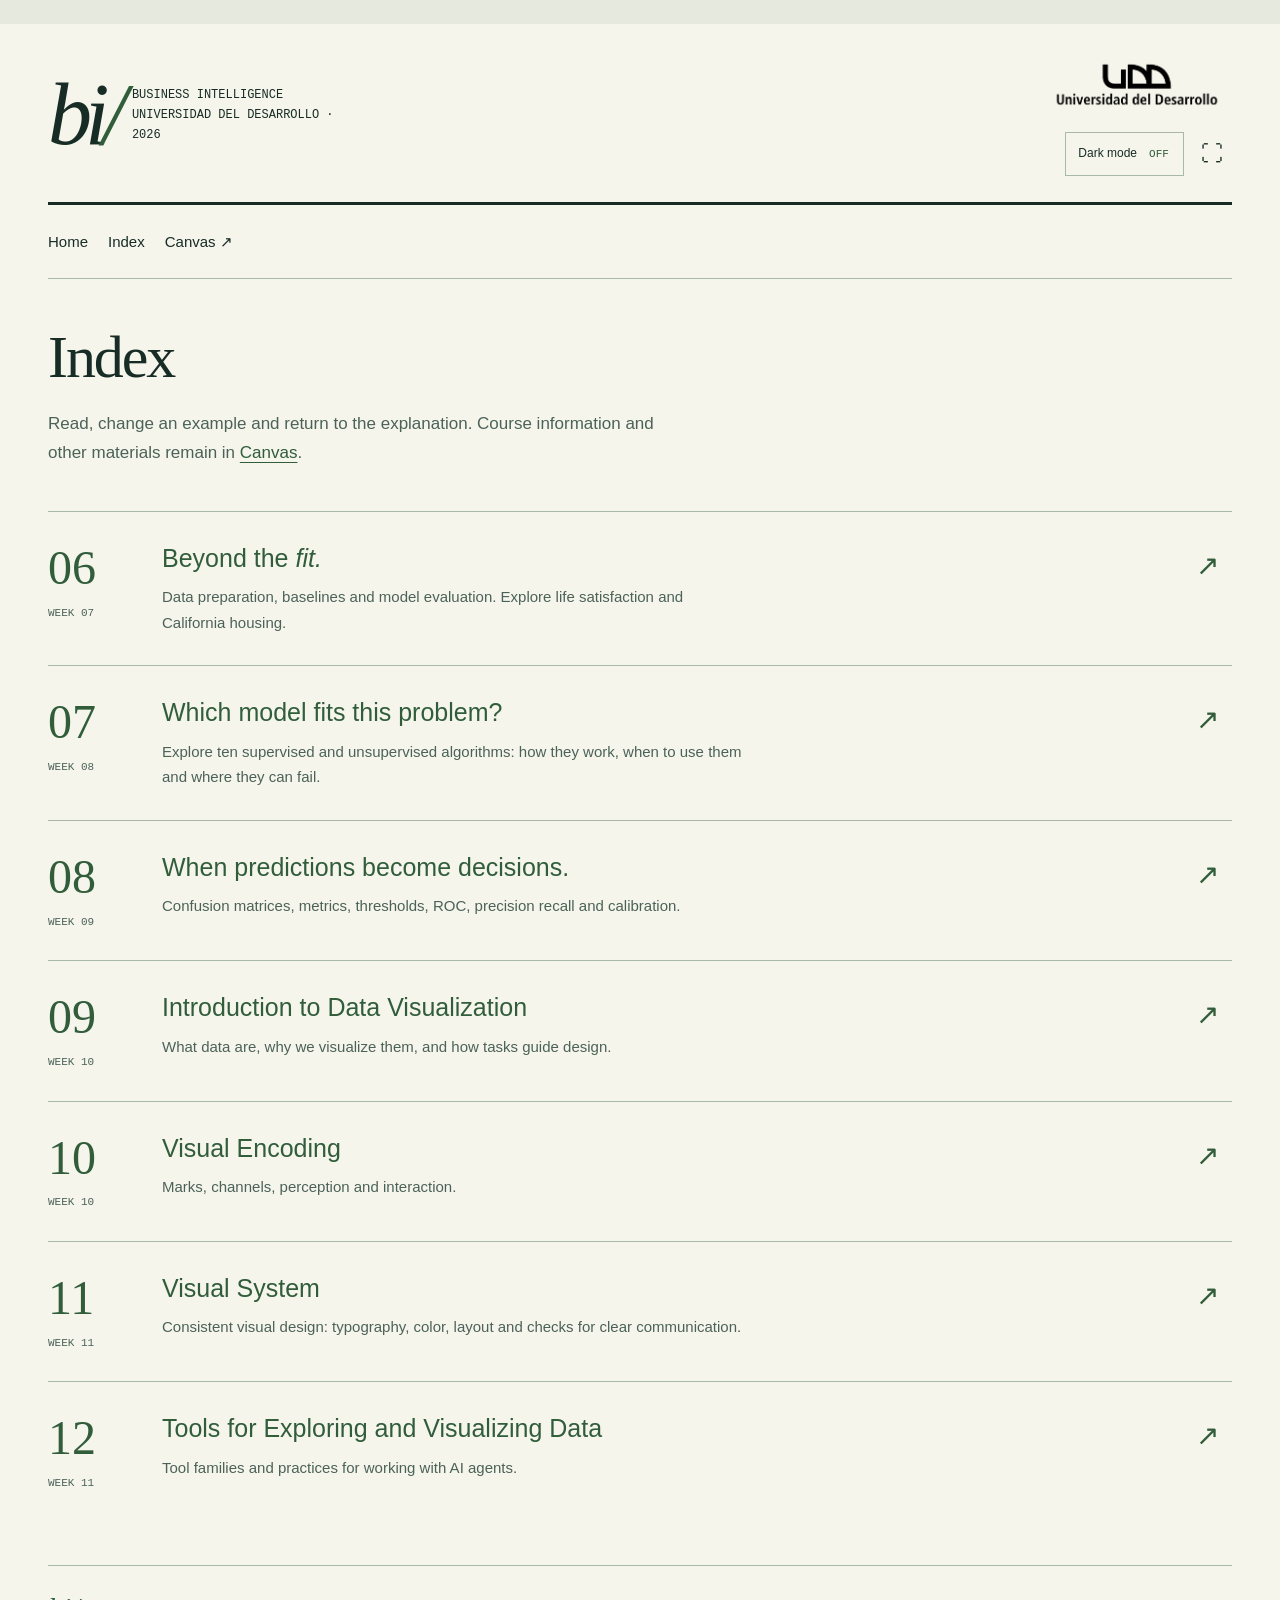
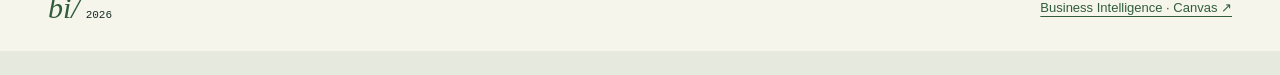
==== commit fe364a53: "Publish classes 11 and 12" ====
--- a/clases.html
+++ b/clases.html
@@ -1 +1 @@
-<!doctype html><html lang="en"><head><meta charset="utf-8"><meta name="viewport" content="width=device-width,initial-scale=1"><title>Index · BI 2026</title><meta name="description" content="Interactive Business Intelligence classes. Canvas remains the official course hub."><script src="assets/theme.js"></script><link rel="stylesheet" href="assets/site.css"></head><body class="portal" data-page="index"><a class="skip-link" href="#content">Skip to content</a><div class="publication"><header class="site-masthead"><a class="site-wordmark" href="index.html" aria-label="Business Intelligence Home">bi<span>/</span></a><p class="site-course">BUSINESS INTELLIGENCE<br>UNIVERSIDAD DEL DESARROLLO · 2026</p><div class="site-institution"><span class="site-logo-pair"><img class="site-logo logo-dark" src="assets/UDD-blanco.png" alt="Universidad del Desarrollo"><img class="site-logo logo-light" src="assets/UDD-negro.png" alt="Universidad del Desarrollo"></span><div class="site-display-tools"><button type="button" class="theme-switch" role="switch" aria-checked="false" aria-label="Dark mode" data-theme-toggle hidden><span>Dark mode</span><span data-theme-state>OFF</span></button><button type="button" class="site-fullscreen" data-fullscreen-toggle aria-label="Toggle full screen">⛶</button></div></div></header><nav class="site-navigation site-links" aria-label="Course navigation"><a href="index.html">Home</a><span aria-current="page">Index</span><a href="https://udd.instructure.com/courses/77752/modules">Canvas ↗</a></nav><main id="content"><section class="catalog-heading"><h1>Index</h1><p>Read, change an example and return to the explanation. Course information and other materials remain in <a href="https://udd.instructure.com/courses/77752/modules">Canvas</a>.</p></section><ol class="class-list"><li><span class="class-number">06<small>WEEK 07</small></span><div><h2><a href="classes/beyond-the-fit/index.html">Beyond the <em>fit.</em></a></h2><p>Data preparation, baselines and model evaluation. Explore life satisfaction and California housing.</p></div><span class="row-arrow" aria-hidden="true">↗</span></li><li><span class="class-number">07<small>WEEK 08</small></span><div><h2><a href="classes/model-catalog/index.html">Which model fits this problem?</a></h2><p>Explore ten supervised and unsupervised algorithms: how they work, when to use them and where they can fail.</p></div><span class="row-arrow" aria-hidden="true">↗</span></li><li><span class="class-number">08<small>WEEK 09</small></span><div><h2><a href="classes/beyond-accuracy/index.html">When predictions become decisions.</a></h2><p>Confusion matrices, metrics, thresholds, ROC, precision recall and calibration.</p></div><span class="row-arrow" aria-hidden="true">↗</span></li><li><span class="class-number">09<small>WEEK 10</small></span><div><h2><a href="classes/data-visualization/index.html">Introduction to Data Visualization</a></h2><p>What data are, why we visualize them, and how tasks guide design.</p></div><span class="row-arrow" aria-hidden="true">↗</span></li><li><span class="class-number">10<small>WEEK 10</small></span><div><h2><a href="classes/visual-encoding/index.html">Visual Encoding</a></h2><p>Marks, channels, perception and interaction.</p></div><span class="row-arrow" aria-hidden="true">↗</span></li></ol></main><footer class="site-footer"><span><span class="footer-mark">bi/</span><small>2026</small></span><a href="https://udd.instructure.com/courses/77752/modules">Business Intelligence · Canvas ↗</a></footer></div></body></html>+<!doctype html><html lang="en"><head><meta charset="utf-8"><meta name="viewport" content="width=device-width,initial-scale=1"><title>Index · BI 2026</title><meta name="description" content="Interactive Business Intelligence classes. Canvas remains the official course hub."><script src="assets/theme.js"></script><link rel="stylesheet" href="assets/site.css"></head><body class="portal" data-page="index"><a class="skip-link" href="#content">Skip to content</a><div class="publication"><header class="site-masthead"><a class="site-wordmark" href="index.html" aria-label="Business Intelligence Home">bi<span>/</span></a><p class="site-course">BUSINESS INTELLIGENCE<br>UNIVERSIDAD DEL DESARROLLO · 2026</p><div class="site-institution"><span class="site-logo-pair"><img class="site-logo logo-dark" src="assets/UDD-blanco.png" alt="Universidad del Desarrollo"><img class="site-logo logo-light" src="assets/UDD-negro.png" alt="Universidad del Desarrollo"></span><div class="site-display-tools"><button type="button" class="theme-switch" role="switch" aria-checked="false" aria-label="Dark mode" data-theme-toggle hidden><span>Dark mode</span><span data-theme-state>OFF</span></button><button type="button" class="site-fullscreen" data-fullscreen-toggle aria-label="Toggle full screen">⛶</button></div></div></header><nav class="site-navigation site-links" aria-label="Course navigation"><a href="index.html">Home</a><span aria-current="page">Index</span><a href="https://udd.instructure.com/courses/77752/modules">Canvas ↗</a></nav><main id="content"><section class="catalog-heading"><h1>Index</h1><p>Read, change an example and return to the explanation. Course information and other materials remain in <a href="https://udd.instructure.com/courses/77752/modules">Canvas</a>.</p></section><ol class="class-list"><li><span class="class-number">06<small>WEEK 07</small></span><div><h2><a href="classes/beyond-the-fit/index.html">Beyond the <em>fit.</em></a></h2><p>Data preparation, baselines and model evaluation. Explore life satisfaction and California housing.</p></div><span class="row-arrow" aria-hidden="true">↗</span></li><li><span class="class-number">07<small>WEEK 08</small></span><div><h2><a href="classes/model-catalog/index.html">Which model fits this problem?</a></h2><p>Explore ten supervised and unsupervised algorithms: how they work, when to use them and where they can fail.</p></div><span class="row-arrow" aria-hidden="true">↗</span></li><li><span class="class-number">08<small>WEEK 09</small></span><div><h2><a href="classes/beyond-accuracy/index.html">When predictions become decisions.</a></h2><p>Confusion matrices, metrics, thresholds, ROC, precision recall and calibration.</p></div><span class="row-arrow" aria-hidden="true">↗</span></li><li><span class="class-number">09<small>WEEK 10</small></span><div><h2><a href="classes/data-visualization/index.html">Introduction to Data Visualization</a></h2><p>What data are, why we visualize them, and how tasks guide design.</p></div><span class="row-arrow" aria-hidden="true">↗</span></li><li><span class="class-number">10<small>WEEK 10</small></span><div><h2><a href="classes/visual-encoding/index.html">Visual Encoding</a></h2><p>Marks, channels, perception and interaction.</p></div><span class="row-arrow" aria-hidden="true">↗</span></li><li><span class="class-number">11<small>WEEK 11</small></span><div><h2><a href="classes/visual-system/index.html">Visual System</a></h2><p>Consistent visual design: typography, color, layout and checks for clear communication.</p></div><span class="row-arrow" aria-hidden="true">↗</span></li><li><span class="class-number">12<small>WEEK 11</small></span><div><h2><a href="classes/visualization-tools/index.html">Tools for Exploring and Visualizing Data</a></h2><p>Tool families and practices for working with AI agents.</p></div><span class="row-arrow" aria-hidden="true">↗</span></li></ol></main><footer class="site-footer"><span><span class="footer-mark">bi/</span><small>2026</small></span><a href="https://udd.instructure.com/courses/77752/modules">Business Intelligence · Canvas ↗</a></footer></div></body></html>
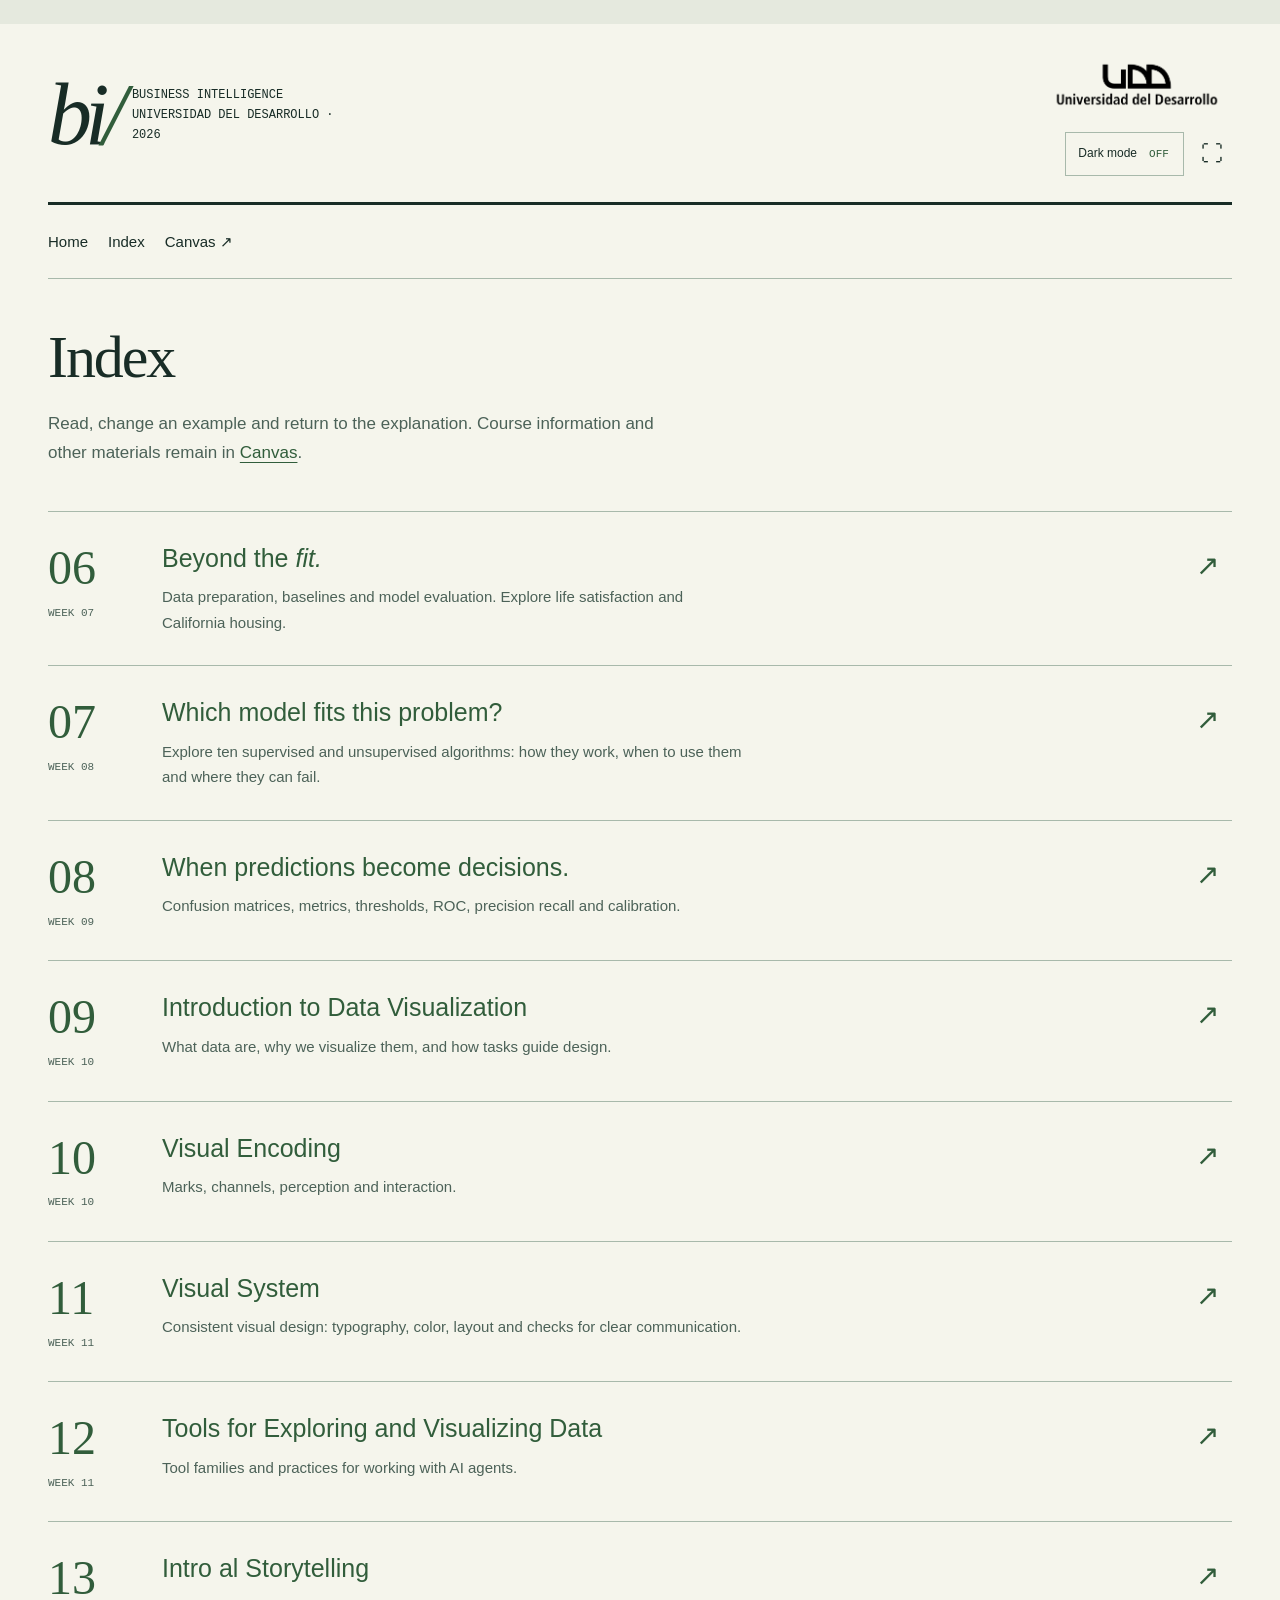
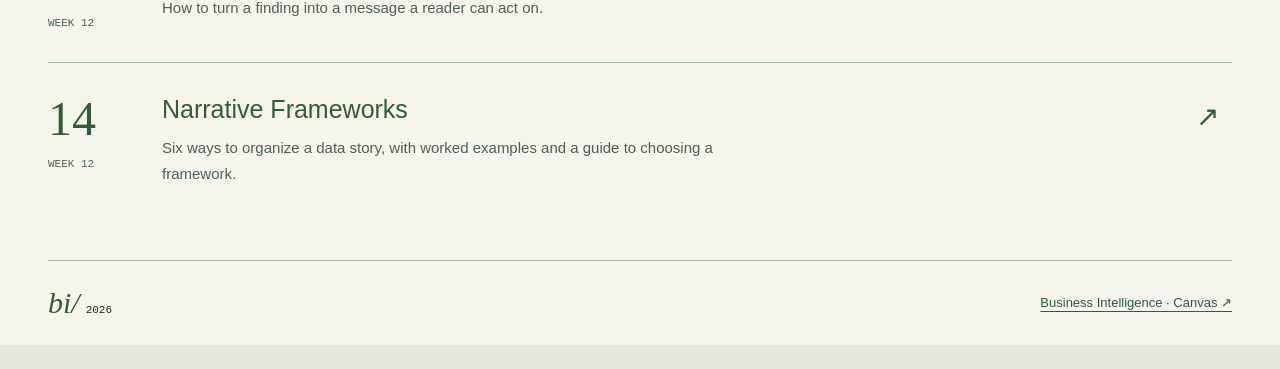
==== commit 6fb1bff9: "Add the introductory storytelling and narrative frameworks classes" ====
--- a/clases.html
+++ b/clases.html
@@ -1 +1 @@
-<!doctype html><html lang="en"><head><meta charset="utf-8"><meta name="viewport" content="width=device-width,initial-scale=1"><title>Index · BI 2026</title><meta name="description" content="Interactive Business Intelligence classes. Canvas remains the official course hub."><script src="assets/theme.js"></script><link rel="stylesheet" href="assets/site.css"></head><body class="portal" data-page="index"><a class="skip-link" href="#content">Skip to content</a><div class="publication"><header class="site-masthead"><a class="site-wordmark" href="index.html" aria-label="Business Intelligence Home">bi<span>/</span></a><p class="site-course">BUSINESS INTELLIGENCE<br>UNIVERSIDAD DEL DESARROLLO · 2026</p><div class="site-institution"><span class="site-logo-pair"><img class="site-logo logo-dark" src="assets/UDD-blanco.png" alt="Universidad del Desarrollo"><img class="site-logo logo-light" src="assets/UDD-negro.png" alt="Universidad del Desarrollo"></span><div class="site-display-tools"><button type="button" class="theme-switch" role="switch" aria-checked="false" aria-label="Dark mode" data-theme-toggle hidden><span>Dark mode</span><span data-theme-state>OFF</span></button><button type="button" class="site-fullscreen" data-fullscreen-toggle aria-label="Toggle full screen">⛶</button></div></div></header><nav class="site-navigation site-links" aria-label="Course navigation"><a href="index.html">Home</a><span aria-current="page">Index</span><a href="https://udd.instructure.com/courses/77752/modules">Canvas ↗</a></nav><main id="content"><section class="catalog-heading"><h1>Index</h1><p>Read, change an example and return to the explanation. Course information and other materials remain in <a href="https://udd.instructure.com/courses/77752/modules">Canvas</a>.</p></section><ol class="class-list"><li><span class="class-number">06<small>WEEK 07</small></span><div><h2><a href="classes/beyond-the-fit/index.html">Beyond the <em>fit.</em></a></h2><p>Data preparation, baselines and model evaluation. Explore life satisfaction and California housing.</p></div><span class="row-arrow" aria-hidden="true">↗</span></li><li><span class="class-number">07<small>WEEK 08</small></span><div><h2><a href="classes/model-catalog/index.html">Which model fits this problem?</a></h2><p>Explore ten supervised and unsupervised algorithms: how they work, when to use them and where they can fail.</p></div><span class="row-arrow" aria-hidden="true">↗</span></li><li><span class="class-number">08<small>WEEK 09</small></span><div><h2><a href="classes/beyond-accuracy/index.html">When predictions become decisions.</a></h2><p>Confusion matrices, metrics, thresholds, ROC, precision recall and calibration.</p></div><span class="row-arrow" aria-hidden="true">↗</span></li><li><span class="class-number">09<small>WEEK 10</small></span><div><h2><a href="classes/data-visualization/index.html">Introduction to Data Visualization</a></h2><p>What data are, why we visualize them, and how tasks guide design.</p></div><span class="row-arrow" aria-hidden="true">↗</span></li><li><span class="class-number">10<small>WEEK 10</small></span><div><h2><a href="classes/visual-encoding/index.html">Visual Encoding</a></h2><p>Marks, channels, perception and interaction.</p></div><span class="row-arrow" aria-hidden="true">↗</span></li><li><span class="class-number">11<small>WEEK 11</small></span><div><h2><a href="classes/visual-system/index.html">Visual System</a></h2><p>Consistent visual design: typography, color, layout and checks for clear communication.</p></div><span class="row-arrow" aria-hidden="true">↗</span></li><li><span class="class-number">12<small>WEEK 11</small></span><div><h2><a href="classes/visualization-tools/index.html">Tools for Exploring and Visualizing Data</a></h2><p>Tool families and practices for working with AI agents.</p></div><span class="row-arrow" aria-hidden="true">↗</span></li></ol></main><footer class="site-footer"><span><span class="footer-mark">bi/</span><small>2026</small></span><a href="https://udd.instructure.com/courses/77752/modules">Business Intelligence · Canvas ↗</a></footer></div></body></html>+<!doctype html><html lang="en"><head><meta charset="utf-8"><meta name="viewport" content="width=device-width,initial-scale=1"><title>Index · BI 2026</title><meta name="description" content="Interactive Business Intelligence classes. Canvas remains the official course hub."><script src="assets/theme.js"></script><link rel="stylesheet" href="assets/site.css"></head><body class="portal" data-page="index"><a class="skip-link" href="#content">Skip to content</a><div class="publication"><header class="site-masthead"><a class="site-wordmark" href="index.html" aria-label="Business Intelligence Home">bi<span>/</span></a><p class="site-course">BUSINESS INTELLIGENCE<br>UNIVERSIDAD DEL DESARROLLO · 2026</p><div class="site-institution"><span class="site-logo-pair"><img class="site-logo logo-dark" src="assets/UDD-blanco.png" alt="Universidad del Desarrollo"><img class="site-logo logo-light" src="assets/UDD-negro.png" alt="Universidad del Desarrollo"></span><div class="site-display-tools"><button type="button" class="theme-switch" role="switch" aria-checked="false" aria-label="Dark mode" data-theme-toggle hidden><span>Dark mode</span><span data-theme-state>OFF</span></button><button type="button" class="site-fullscreen" data-fullscreen-toggle aria-label="Toggle full screen">⛶</button></div></div></header><nav class="site-navigation site-links" aria-label="Course navigation"><a href="index.html">Home</a><span aria-current="page">Index</span><a href="https://udd.instructure.com/courses/77752/modules">Canvas ↗</a></nav><main id="content"><section class="catalog-heading"><h1>Index</h1><p>Read, change an example and return to the explanation. Course information and other materials remain in <a href="https://udd.instructure.com/courses/77752/modules">Canvas</a>.</p></section><ol class="class-list"><li><span class="class-number">06<small>WEEK 07</small></span><div><h2><a href="classes/beyond-the-fit/index.html">Beyond the <em>fit.</em></a></h2><p>Data preparation, baselines and model evaluation. Explore life satisfaction and California housing.</p></div><span class="row-arrow" aria-hidden="true">↗</span></li><li><span class="class-number">07<small>WEEK 08</small></span><div><h2><a href="classes/model-catalog/index.html">Which model fits this problem?</a></h2><p>Explore ten supervised and unsupervised algorithms: how they work, when to use them and where they can fail.</p></div><span class="row-arrow" aria-hidden="true">↗</span></li><li><span class="class-number">08<small>WEEK 09</small></span><div><h2><a href="classes/beyond-accuracy/index.html">When predictions become decisions.</a></h2><p>Confusion matrices, metrics, thresholds, ROC, precision recall and calibration.</p></div><span class="row-arrow" aria-hidden="true">↗</span></li><li><span class="class-number">09<small>WEEK 10</small></span><div><h2><a href="classes/data-visualization/index.html">Introduction to Data Visualization</a></h2><p>What data are, why we visualize them, and how tasks guide design.</p></div><span class="row-arrow" aria-hidden="true">↗</span></li><li><span class="class-number">10<small>WEEK 10</small></span><div><h2><a href="classes/visual-encoding/index.html">Visual Encoding</a></h2><p>Marks, channels, perception and interaction.</p></div><span class="row-arrow" aria-hidden="true">↗</span></li><li><span class="class-number">11<small>WEEK 11</small></span><div><h2><a href="classes/visual-system/index.html">Visual System</a></h2><p>Consistent visual design: typography, color, layout and checks for clear communication.</p></div><span class="row-arrow" aria-hidden="true">↗</span></li><li><span class="class-number">12<small>WEEK 11</small></span><div><h2><a href="classes/visualization-tools/index.html">Tools for Exploring and Visualizing Data</a></h2><p>Tool families and practices for working with AI agents.</p></div><span class="row-arrow" aria-hidden="true">↗</span></li><li><span class="class-number">13<small>WEEK 12</small></span><div><h2><a href="classes/data-storytelling/index.html">Intro al Storytelling</a></h2><p>How to turn a finding into a message a reader can act on.</p></div><span class="row-arrow" aria-hidden="true">↗</span></li><li><span class="class-number">14<small>WEEK 12</small></span><div><h2><a href="classes/narrative-frameworks/index.html">Narrative Frameworks</a></h2><p>Six ways to organize a data story, with worked examples and a guide to choosing a framework.</p></div><span class="row-arrow" aria-hidden="true">↗</span></li></ol></main><footer class="site-footer"><span><span class="footer-mark">bi/</span><small>2026</small></span><a href="https://udd.instructure.com/courses/77752/modules">Business Intelligence · Canvas ↗</a></footer></div></body></html>
